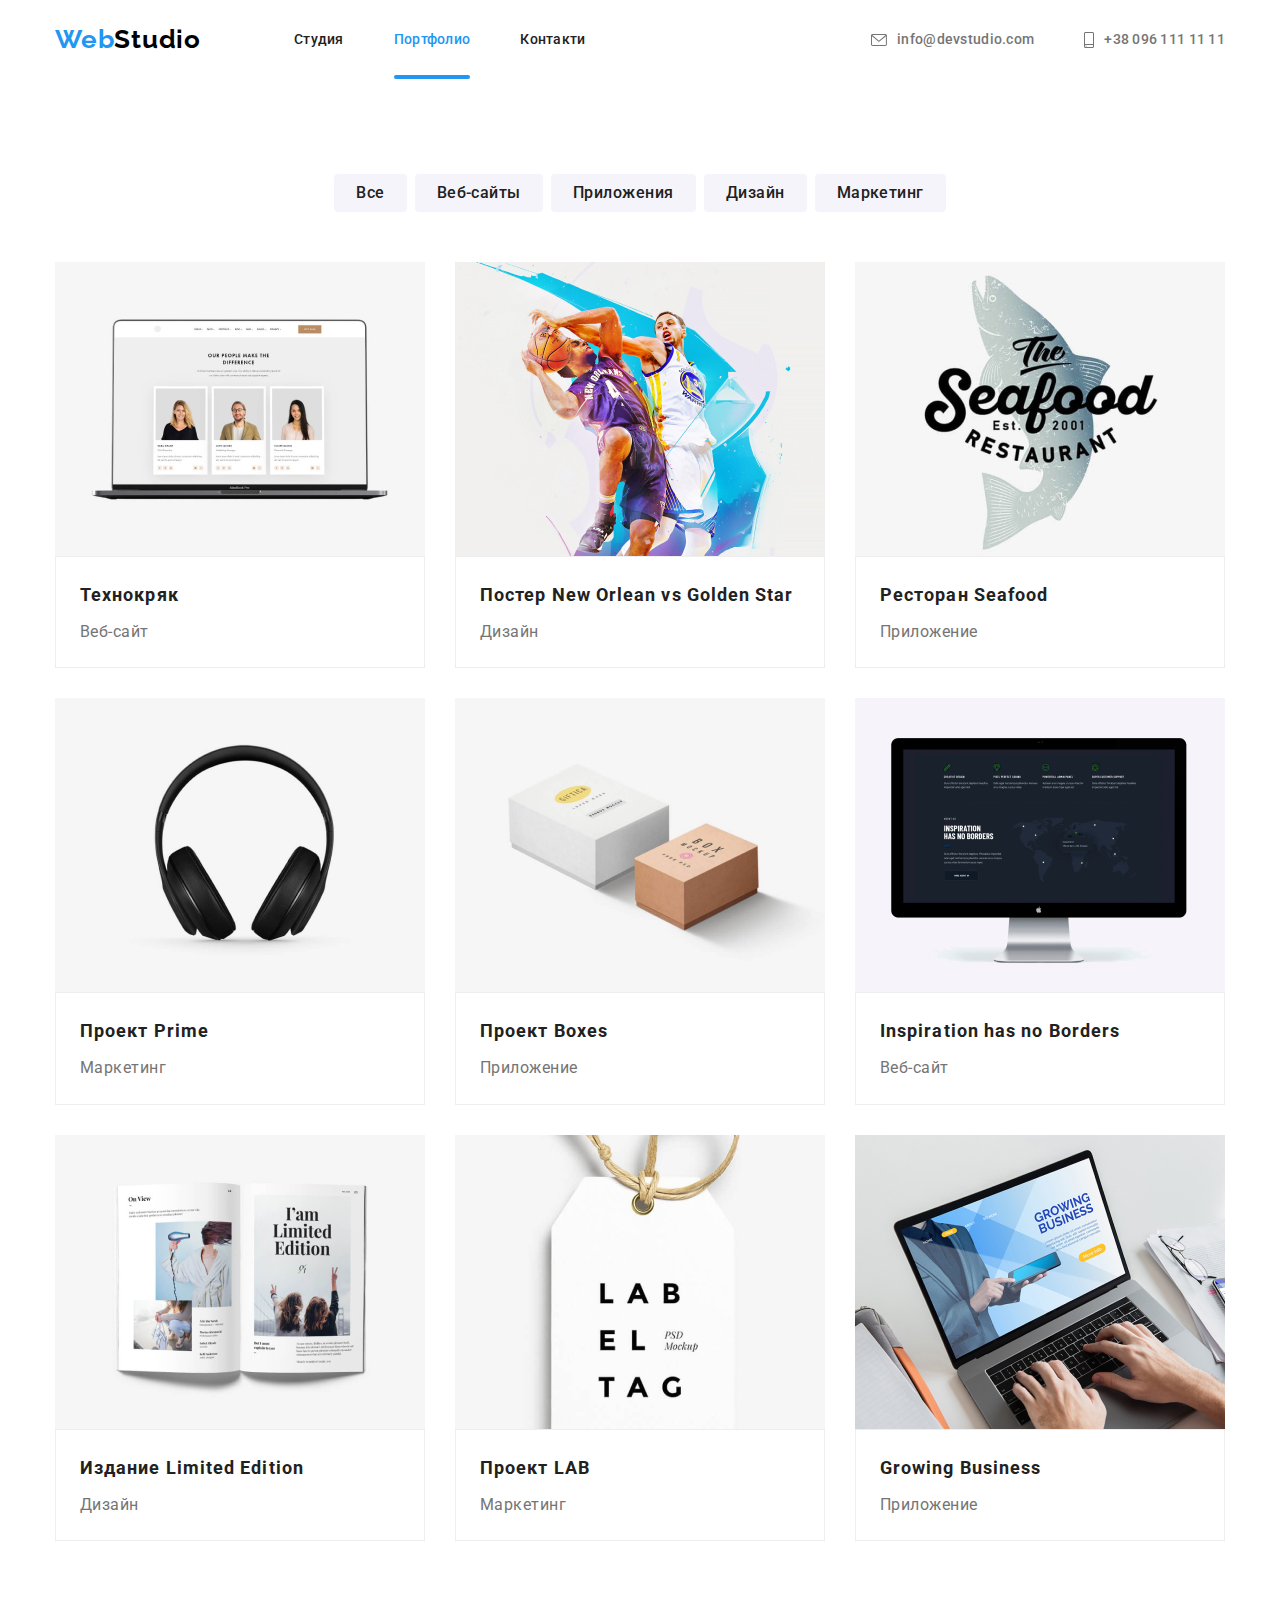
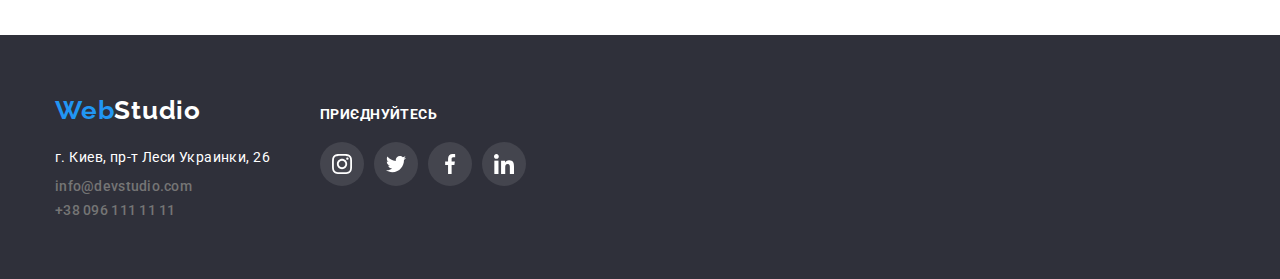
==== portfolio.html @ befa29b5 "add" ====
<!DOCTYPE html>
<html lang="ru">

<head>
    <meta charset="UTF-8">
    <meta http-equiv="X-UA-Compatible" content="IE=edge">
    <meta name="viewport" content="width=device-width, initial-scale=1.0">
    <title>WebStudio</title>
    <link rel="stylesheet" href="https://cdn.jsdelivr.net/npm/modern-normalize@1.1.0/modern-normalize.min.css">
    <link rel="preconnect" href="https://fonts.googleapis.com">
    <link rel="preconnect" href="https://fonts.gstatic.com" crossorigin>
    <link
        href="https://fonts.googleapis.com/css2?family=Raleway:wght@700&family=Roboto:wght@400;500;700;900&display=swap"
        rel="stylesheet">
    <link rel="stylesheet" href="./styles/styles.css">
</head>

<body>


    <!-- Header-->
    <header class="header">
        <div class="conteiner page-header">

            <nav class="page-nav ">
                <a lang="en" class="logo " href="./index.html">Web<span class="primary">Studio</span></a>
                <ul class="site-nav list">
                    <li><a class="nav-list" href="./index.html">Студия</a></li>
                    <li><a class="nav-list portfolio" href="./portfolio.html">Портфолио</a></li>
                    <li><a class="nav-list" href="">Контакти</a></li>
                </ul>
            </nav>

            <ul class="list address">
                <li><a class="address-list" href=" mailto:info@devstudio.com">
                        <svg class="mail-icon">
                            <use href="./images/sprite.svg#maill"></use>
                        </svg> info@devstudio.com</a></li>
                <li><a class="address-list" href="tel:+380961111111">
                        <svg class="phone-icon">
                            <use href="./images/sprite.svg#smartphone"></use>
                        </svg> +38 096 111 11 11</a></li>
            </ul>

        </div>
    </header>
    <main class="page-portfolio">

        <!-- section-examples -->

        <section class="section">
            <h1 class="section-titel visually-hidden">Наши роботы</h1>

            <div class="conteiner page-button">
                <div class="box">
                    <ul class="list button-list">
                        <li><button class="button secondary">Все</button></li>
                        <li><button class="button secondary">Веб-сайты</button></li>
                        <li><button class="button secondary">Приложения</button></li>
                        <li><button class="button secondary">Дизайн</button></li>
                        <li><button class="button secondary">Маркетинг</button></li>
                    </ul>
                </div>

                <!-- menu item-->
                <div class="box">
                    <ul class="list portfolio-example">

                        <li class="exampl-item">
                            <a href="#" class="exampl-link">
                                <div class="exampl-wraper-img">
                                    <img class="exampl-img" width="370" height="294"
                                        src="./images/portfolio/tehnokrak.jpg" alt="poster">
                                    <p class="overlay">
                                        Ресурс пропонує комплексні пропозиції з різним рівнем функціоналу та сервісів.
                                        Все
                                        це дозволить відвідувачу отримати вичерпні відомості про компанію чи приватну
                                        особу.
                                    </p>
                                </div>
                                <div class="card-portfolio">
                                    <h2 class="examples-titel">Технокряк</h2>
                                    <p class="text">Веб-сайт</p>
                                </div>
                            </a>
                        </li>

                        <li class="exampl-item">
                            <a href="#" class="exampl-link">
                                <div class="exampl-wraper-img">
                                    <img width="370" height="294"
                                        src="./images/portfolio/poster_new_orlean_vs_golden_star.jpg" alt="poster">
                                    <p class="overlay">
                                        Ресурс пропонує комплексні пропозиції з різним рівнем функціоналу та сервісів.
                                        Все
                                        це дозволить відвідувачу отримати вичерпні відомості про компанію чи приватну
                                        особу.
                                    </p>
                                </div>
                                <div class="card-portfolio">
                                    <h2 class="examples-titel">Постер <span lang="en">New Orlean vs Golden Star</span>
                                    </h2>
                                    <p class="text">Дизайн</p>
                                </div>
                            </a>
                        </li>

                        <li class="exampl-item">
                            <a href="#" class="exampl-link">
                                <div class="exampl-wraper-img">
                                    <img width="370" height="294" src="./images/portfolio/restoran_seafood.jpg"
                                        alt="poster">
                                    <p class="overlay">
                                        Ресурс пропонує комплексні пропозиції з різним рівнем функціоналу та сервісів.
                                        Все
                                        це дозволить відвідувачу отримати вичерпні відомості про компанію чи приватну
                                        особу.
                                    </p>
                                </div>
                                <div class="card-portfolio">
                                    <h2 class="examples-titel">Ресторан Seafood</h2>
                                    <p class="text">Приложение</p>
                                </div>
                            </a>
                        </li>

                        <li class="exampl-item">
                            <a href="#" class="exampl-link">
                                <div class="exampl-wraper-img">
                                    <img width="370" height="294" src="./images/portfolio/proekt_prime.jpg"
                                        alt="poster">
                                    <p class="overlay">
                                        Ресурс пропонує комплексні пропозиції з різним рівнем функціоналу та сервісів.
                                        Все
                                        це дозволить відвідувачу отримати вичерпні відомості про компанію чи приватну
                                        особу.
                                    </p>
                                </div>
                                <div class="card-portfolio">
                                    <h2 class="examples-titel">Проект Prime</h2>
                                    <p class="text">Маркетинг</p>
                                </div>
                            </a>
                        </li>

                        <li class="exampl-item">
                            <a href="#" class="exampl-link">
                                <div class="exampl-wraper-img">
                                    <img width="370" height="294" src="./images/portfolio/proekt_boxes.jpg"
                                        alt="poster">
                                    <p class="overlay">
                                        Ресурс пропонує комплексні пропозиції з різним рівнем функціоналу та сервісів.
                                        Все
                                        це дозволить відвідувачу отримати вичерпні відомості про компанію чи приватну
                                        особу.
                                    </p>
                                </div>
                                <div class="card-portfolio">
                                    <h2 class="examples-titel">Проект <span lang="en">Boxes</span></h2>
                                    <p class="text">Приложение</p>
                                </div>
                            </a>
                        </li>

                        <li class="exampl-item">
                            <a href="#" class="exampl-link">
                                <div class="exampl-wraper-img">
                                    <img width="370" height="294"
                                        src="./images/portfolio/inspiration_has_no_borders.jpg" alt="poster">
                                    <p class="overlay">
                                        Ресурс пропонує комплексні пропозиції з різним рівнем функціоналу та сервісів.
                                        Все
                                        це дозволить відвідувачу отримати вичерпні відомості про компанію чи приватну
                                        особу.
                                    </p>
                                </div>
                                <div class="card-portfolio">
                                    <h2 class="examples-titel" lang="en">Inspiration has no Borders</h2>
                                    <p class="text">Веб-сайт</p>
                                </div>
                            </a>
                        </li>

                        <li class="exampl-item">
                            <a href="#" class="exampl-link">
                                <div class="exampl-wraper-img">
                                    <img width="370" height="294" src="./images/portfolio/ithdanie_limited_edition.jpg"
                                        alt="poster">
                                    <p class="overlay">
                                        Ресурс пропонує комплексні пропозиції з різним рівнем функціоналу та сервісів.
                                        Все
                                        це дозволить відвідувачу отримати вичерпні відомості про компанію чи приватну
                                        особу.
                                    </p>
                                </div>
                                <div class="card-portfolio">
                                    <h2 class="examples-titel">Издание <span lang="en">Limited Edition</span></h2>
                                    <p class="text">Дизайн</p>
                                </div>
                            </a>
                        </li>

                        <li class="exampl-item">
                            <a href="#" class="exampl-link">
                                <div class="exampl-wraper-img">
                                    <img width="370" height="294" src="./images/portfolio/proekt_lab.jpg" alt="poster">
                                    <p class="overlay">
                                        Ресурс пропонує комплексні пропозиції з різним рівнем функціоналу та сервісів.
                                        Все
                                        це дозволить відвідувачу отримати вичерпні відомості про компанію чи приватну
                                        особу.
                                    </p>
                                </div>
                                <div class="card-portfolio">
                                    <h2 class="examples-titel">Проект <span lang="en">LAB</span></h2>
                                    <p class="text">Маркетинг</p>
                                </div>
                            </a>
                        </li>

                        <li class="exampl-item">
                            <a href="#" class="exampl-link">
                                <div class="exampl-wraper-img">
                                    <img width="370" height="294" src="./images/portfolio/growing_business.jpg"
                                        alt="poster">
                                    <p class="overlay">
                                        Ресурс пропонує комплексні пропозиції з різним рівнем функціоналу та сервісів.
                                        Все
                                        це дозволить відвідувачу отримати вичерпні відомості про компанію чи приватну
                                        особу.
                                    </p>
                                </div>
                                <div class="card-portfolio">
                                    <h2 class="examples-titel" lang="en">Growing Business</h2>
                                    <p class="text">Приложение</p>
                                </div>
                            </a>
                        </li>

                    </ul>
                </div>

            </div>

        </section>
    </main>

    <!--  footer  -->
    <footer class="footer">
        <div class="conteiner footer-page">
            <div>
                <a lang="en" class="logo footer-logo" href="./index.html">Web<span class="secondary">Studio</span></a>
                <address class="address">
                    <ul class="list footer-list">
                        <li><a class="location-list" href="https://goo.gl/maps/FCM4GeWNBaiLMRfr8" target="_blank"
                                rel="nofollow">
                                г. Киев, пр-т Леси Украинки, 26</a></li>
                        <li><a class="address-list" href="mailto:info@devstudio.com">info@devstudio.com</a></li>
                        <li><a class="address-list" href="tel:+38096111111">+38 096 111 11 11</a></li>
                    </ul>
                </address>
            </div>
            <div class="footer-social-page">
                <h2 class="footer-titel">приєднуйтесь</h2>
                <ul class="list social-list">
                    <li class="social-item">
                        <a href="https://www.instagram.com/" class="social-link">
                            <svg width="20px" higth="20px" class="social-icon">
                                <use href="./images/sprite.svg#instagram"></use>
                            </svg>
                        </a>
                    </li>
                    <li class="social-item">
                        <a href="https://twitter.com/" class="social-link">
                            <svg width="20px" higth="20px" class="social-icon">
                                <use href="./images/sprite.svg#twitter"></use>
                            </svg>
                        </a>
                    </li>
                    <li class="social-item">
                        <a href="https://www.facebook.com/" class="social-link">
                            <svg width="20px" higth="20px" class="social-icon">
                                <use href="./images/sprite.svg#facebook"></use>
                            </svg>
                        </a>
                    </li>
                    <li class="social-item">
                        <a href="https://ua.linkedin.com/" class="social-link">
                            <svg width="20px" higth="20px" class="social-icon">
                                <use href="./images/sprite.svg#linkedin "></use>
                            </svg>
                        </a>
                    </li>
                </ul>
            </div>
        </div>


    </footer>
</body>

</html>
---- styles/styles.css ----
*,
*::before,
*::after {
    box-sizing: border-box;
}

/* онуляє */
h1,
h2,
h3,
h4,
h5,
h6,
p {
    margin-top: 0;
    margin-bottom: 0;
}

ul,
ol {
    margin-top: 0;
    margin-bottom: 0;
    padding-left: 0;
}

img {
    display: block;
}

a {
    font-style: normal;
    text-decoration: none;
}

.list {
    list-style: none;
}

body {
    font-family: 'Roboto', sans-serif;
    background-color: var(--white-color);
    color: var(--secondary-text-color);
}






/* змінні */

:root {
    --primary-text-color: #212121;
    --secondary-text-color: #757575;
    --accent-text-color: rgba(255, 255, 255, 0.6);
    --accent: #2196F3;
    --primary-background-color: #E5E5E5;
    --secondary-background-color: #F5F4FA;
    --acent-background-color: #2F303A;
    --white-color: #FFFFFF;
    --secondary-white: rgba(255, 255, 255, 0.6);
    --black-color: #000000;
    --portfolio: #F5F5F5;
    --border-hero: #ECECEC;
    --card-portfolio: #EEEEEE;
    --clients-card-border: #AFB1B8;
}




/* хедер */

.logo {
    font-family: 'Raleway', sans-serif;
    font-weight: 700;
    font-size: 26px;
    line-height: 1.2;
    letter-spacing: 0.03em;
    color: var(--accent);
}

.logo .primary {
    color: var(--black-color);
}

.logo .secondary {
    color: var(--white-color);
}

.nav-list {
    font-weight: 500;
    font-size: 14px;
    line-height: 1.1;
    letter-spacing: 0.02em;
    color: var(--primary-text-color);

    position: relative;
    
    transition: color 250ms cubic-bezier(0.4, 0, 0.2, 1);
}

.site-nav .nav-list.index {
    color: var(--accent);
}

.site-nav .nav-list.portfolio {
    color: var(--accent);
}

.nav-list:hover,
.nav-list:focus {
    color: var(--accent);
}

.address-list:hover,
.address-list:focus {
    color: var(--accent);
}

.address-list {
    display: flex;
    align-items: center;
    font-weight: 500;
    font-size: 14px;
    line-height: 1.1;
    letter-spacing: 0.02em;
    color: var(--secondary-text-color);

    transition: color 250ms cubic-bezier(0.4, 0, 0.2, 1);
}

.footer-list li:not(:last-child) {
    margin-bottom: 9px;
}




/* герой */

.hero {
    text-align: center;
    border-top: 1px solid var(--border-hero);
    background-color: var(--acent-background-color);
}

.hero-titel {
    font-size: 44px;
    line-height: 1.4;
    letter-spacing: 0.06em;
    text-transform: uppercase;
    color: var(--white-color);
    width: 969px;
    margin-bottom: 30px;
    margin-left: auto;
    margin-right: auto;
    width: 696px;
}

.button {
    cursor: pointer;
    border-radius: 4px;
}

.button.primary {
    font-weight: 700;
    line-height: 1.9;
    letter-spacing: 0.06em;
    color: var(--white-color);
    background: var(--accent);
    border-color: var(--accent);
    padding: 10px 32px;
}

.button.secondary {
    font-weight: 500;
    line-height: 1.6;
    letter-spacing: 0.03em;
    color: var(--primary-text-color);
    background: var(--secondary-background-color);
    border: var(--secondary-background-color);
    padding: 6px 22px;
    transition-property: color, background-color, box-shadow;
    transition-duration: 250ms;
    transition-timing-function: cubic-bezier(0.4, 0, 0.2, 1);
}

.button.secondary:hover,
.button.secondary:focus {
    color: var(--white-color);
    background-color: var(--accent);
    box-shadow: 0px 3px 1px rgba(0, 0, 0, 0.1), 0px 1px 2px rgba(0, 0, 0, 0.08), 0px 2px 2px rgba(0, 0, 0, 0.12);
}





/* секції */

.section-titel {
    font-size: 36px;
    line-height: 1.1;
    text-align: center;
    letter-spacing: 0.03em;
    color: var(--primary-text-color);
}

.list .benefits-titel {
    font-size: 14px;
    line-height: 1.1;
    letter-spacing: 0.03em;
    text-transform: uppercase;
    color: var(--primary-text-color);
    margin-bottom: 10px;
}

.benefits p {
    font-size: 14px;
    line-height: 1.7;
    letter-spacing: 0.03em;
}




/* команда */

.team {
    background-color: var(--secondary-background-color);
    font-size: 16px;
    line-height: 1.2;
    letter-spacing: 0.03em;

}

.team-titel {
    font-weight: 500;
    color: var(--primary-text-color);
}




/* футер */

footer {
    padding-top: 60px;
    padding-bottom: 60px;
    background: var(--acent-background-color);
}

.logo.secondary {
    color: var(--white-color);
}

.location-list {
    font-size: 14px;
    line-height: 1.7;
    letter-spacing: 0.03em;
    color: var(--white-color);
}

.examples-titel {
    font-size: 18px;
    line-height: 2;
    letter-spacing: 0.06em;
    color: var(--primary-text-color);
}


.text {
    font-size: 16px;
    line-height: 1.9;
    letter-spacing: 0.03em;
    color: var(--secondary-text-color);
}

.footer-titel {
    font-size: 14px;
    line-height: 1.1;
    letter-spacing: 0.03em;
    text-transform: uppercase;
    color: #FFFFFF;
}


.footer-page {
    display: flex;
    align-items: baseline;
}

.footer-page .social-link {
    margin-top:
        0px;
    background-color: rgba(255, 255, 255, 0.1);
    ;
}

.footer-page .social-list {
    margin-top: 20px;
}

/* позиціонування */


.conteiner {
    width: 1200px;
    padding-left: 15px;
    padding-right: 15px;
    margin-left: auto;
    margin-right: auto;
    /* outline: 2px solid tomato; */
}

.page-header {
    display: flex;
    align-items: center;
    justify-content: space-between;
}

.page-nav {
    display: flex;
    align-items: center;
}

.address {
    display: flex;
    align-items: center;
}

.site-nav {
    display: flex;
    align-items: center;
}

.logo {
    margin-right: 93px;
}

.site-nav li:not(:last-child) {
    margin-right: 50px;
}

.address li:not(:last-child) {
    margin-right: 50px;
}

.header {
    padding-top: 24px;
    padding-bottom: 25px;
}

.section {
    padding-top: 94px;
    padding-bottom: 94px;
}


.hero {
    padding: 200px 0;
    max-width: 1600px;
    margin-left: auto;
    margin-right: auto;
    background-image: linear-gradient(to right,
            rgba(47, 48, 58, 0.4),
            rgba(47, 48, 58, 0.4)),
        url(../images/hero-Img.jpg);
    background-size: cover;
    background-repeat: no-repeat;
    background-position: center;
}

.visually-hidden {
    position: absolute;
    width: 1px;
    height: 1px;
    margin: -1px;
    border: 0;
    padding: 0;

    white-space: nowrap;
    clip-path: inset(100%);
    clip: rect(0 0 0 0);
    overflow: hidden;
}

.benefits-list {
    display: flex;
    align-items: center;
}

.benefits li {
    width: 270px;
}

.services {
    padding-top: 0%;
}

.services li,
.benefits li:not(:last-child) {
    margin-right: 30px;
}

.services-list {
    display: flex;
    align-items: center;
}

.services-list:not(:last-child) {
    margin-right: 30px;
}

.section-titel {
    margin-bottom: 50px;
}


.team-list {
    display: flex;
    align-items: center;
}

.team-item:not(:last-child) {
    margin-right: 30px;
}

.team-item {
    text-align: center;
    background-color: var(--white-color);
    border-radius: 0px 0px 4px 4px;
    ;
    box-shadow: 0px 1px 3px rgba(0, 0, 0, 0.12), 0px 1px 1px rgba(0, 0, 0, 0.14), 0px 2px 1px rgba(0, 0, 0, 0.2);
}

.card-team {
    padding-top: 30px;
    padding-bottom: 30px;
}

.card-team p {
    margin-top: 10px;
}


.footer .address {
    margin-top: 20px;
}

.header.address:not(:last-child) {
    margin-bottom: 9px;
}

.button-list {
    display: flex;
}

.box {
    display: flex;
    justify-content: center;
}

.portfolio-example {
    display: flex;
    margin-top: 50px;
    flex-wrap: wrap;
}

.button-list li:not(:last-child) {
    margin-right: 8px;
}

.portfolio-example {
    justify-content: space-between;
}

.card-portfolio {
    padding: 20px 24px;
    background: var(--white-color);
    border: 1px solid var(--card-portfolio);
}

.exampl-item:nth-child(-n + 6) {
    margin-bottom: 30px;
}

.examples-titel {
    margin-bottom: 4px;
}



/* ============= icons ============= */


.phone-icon {
    fill: currentColor;

    width: 10px;
    height: 16px;
    margin-right: 10px;
    transition: color 250ms cubic-bezier(0.4, 0, 0.2, 1);
}

.mail-icon {
    fill: currentColor;

    width: 16px;
    height: 12px;
    margin-right: 10px;

    transition: color 250ms cubic-bezier(0.4, 0, 0.2, 1);
}




/* ================== benefits =============== */

.benefits-item {
    display: flex;
    justify-content: center;
    align-items: center;

    width: 270px;
    height: 120px;

    background: #F5F4FA;
    border-radius: 4px;

    margin-bottom: 30px;
}

.benefits-icon {}

/* ================ social links ============= */

.social-list {
    display: flex;
    justify-content: center;
    gap: 10px;
    margin-top: 16px;
}

.social-link {
    display: flex;
    justify-content: center;
    align-items: center;

    width: 44px;
    height: 44px;
    border-radius: 50%;

    background-color: #FFFFFF;

    transition: background-color 250ms cubic-bezier(0.4, 0, 0.2, 1);
}

.social-link:hover,
.social-link:focus {
    background-color: var(--accent);
}

.social-icon {
    fill: #AFB1B8;
    width: 20px;
    height: 20px;
}

.footer .social-icon {
    fill: #FFFFFF;
}

.social-link:hover .social-icon,
.social-link:focus .social-icon {
    fill: #fff;
}


/* =================== clients ================ */

.clients-list {
    display: flex;
    justify-content: center;
    gap: 30px;
    margin-top: 16px;
}

.clients-link {
    display: flex;
    justify-content: center;
    align-items: center;

    width: 170px;
    height: 92px;

    border: 1px solid #AFB1B8;
    border-radius: 4px;

    background-color: #FFFFFF;

    transition: border 250ms cubic-bezier(0.4, 0, 0.2, 1);
}

.clients-link:hover,
.clients-link:focus {
    border: 1px solid #2196F3;
    border-radius: 4px;
}

.clients-icon {
    fill: #AFB1B8;
    transition: fill 250ms cubic-bezier(0.4, 0, 0.2, 1);
}


.clients-link:hover .clients-icon,
.clients-link:focus .clients-icon {
    fill: var(--accent);
}




/* ====================== hw5 ======================= */

.exampl-wraper-img {
    position: relative;
    overflow: hidden;
}

.overlay {
    position: absolute;

    width: 100%;
    height: 100%;
    padding: 63px 24px;

    left: 0;
    top: 0;

    overflow: auto;
    transform: translate(0, 100%);
    transition: transform 250ms cubic-bezier(0.4, 0, 0.2, 1);

    font-size: 18px;
    line-height: 1.5;
    letter-spacing: 0.03em;

    color: #FFFFFF;
    background-color: rgba(33, 150, 243, 0.9);

    
}

.exampl-link {
    display: block;
    transition: translate  250ms cubic-bezier(0.4, 0, 0.2, 1);
}

.exampl-link:hover .overlay,
.exampl-link:focus .overlay {
    transform: translate(0, 0);
}

.exampl-item {
    transition: color 250ms cubic-bezier(0.4, 0, 0.2, 1);
}

.exampl-item:hover {
    box-shadow: 0px 3px 1px rgba(0, 0, 0, 0.1), 0px 1px 2px rgba(0, 0, 0, 0.08), 0px 2px 2px rgba(0, 0, 0, 0.12);
    border-radius: 4px;
}

/* =================== modal ====================== */


.bacckdrop {
    position: fixed;
    z-index: 100;

    top: 0;
    left: 0;

    width: 100%;
    height: 100%;
    background-color: rgba(0, 0, 0, 0.2);
    transition: ;
}

.modal {
    position: absolute;
    top: 50%;
    left: 50%;
    transform: translate(-50%, -50%);

    width: 528px;
    height: 581px;

    background-color: #FFFFFF;
}

.close-modal {
    cursor: pointer;

    padding: 0;
    background-color: transparent;
    border: 1px solid rgba(0, 0, 0, 0.1);
    border-radius: 50%;

    width: 30px;
    height: 30px;

    position: absolute;

    right: 8px;
    top: 8px;
    border-radius: 50;

    display: flex;
    justify-content: center;
    align-items: center;
}

.index::after {
    content: "";
    display: flex;
    justify-content: center;
    align-items: center;

    position: absolute;
    top: 44px;

    width: 100%;
    height: 4px;

    background-color: var(--accent);
    border-radius: 2px;
}

.portfolio::after {
    content: "";
    display: flex;
    justify-content: center;
    align-items: center;

    position: absolute;
    top: 44px;

    width: 100%;
    height: 4px;

    background-color: var(--accent);
    border-radius: 2px;
}

.bacckdrop.is-hidden {
    opacity: 0;
    visibility: hidden;
    pointer-events: none;
}


/*  
додати ховер фокус на полоску,
анімація кнопок
 */
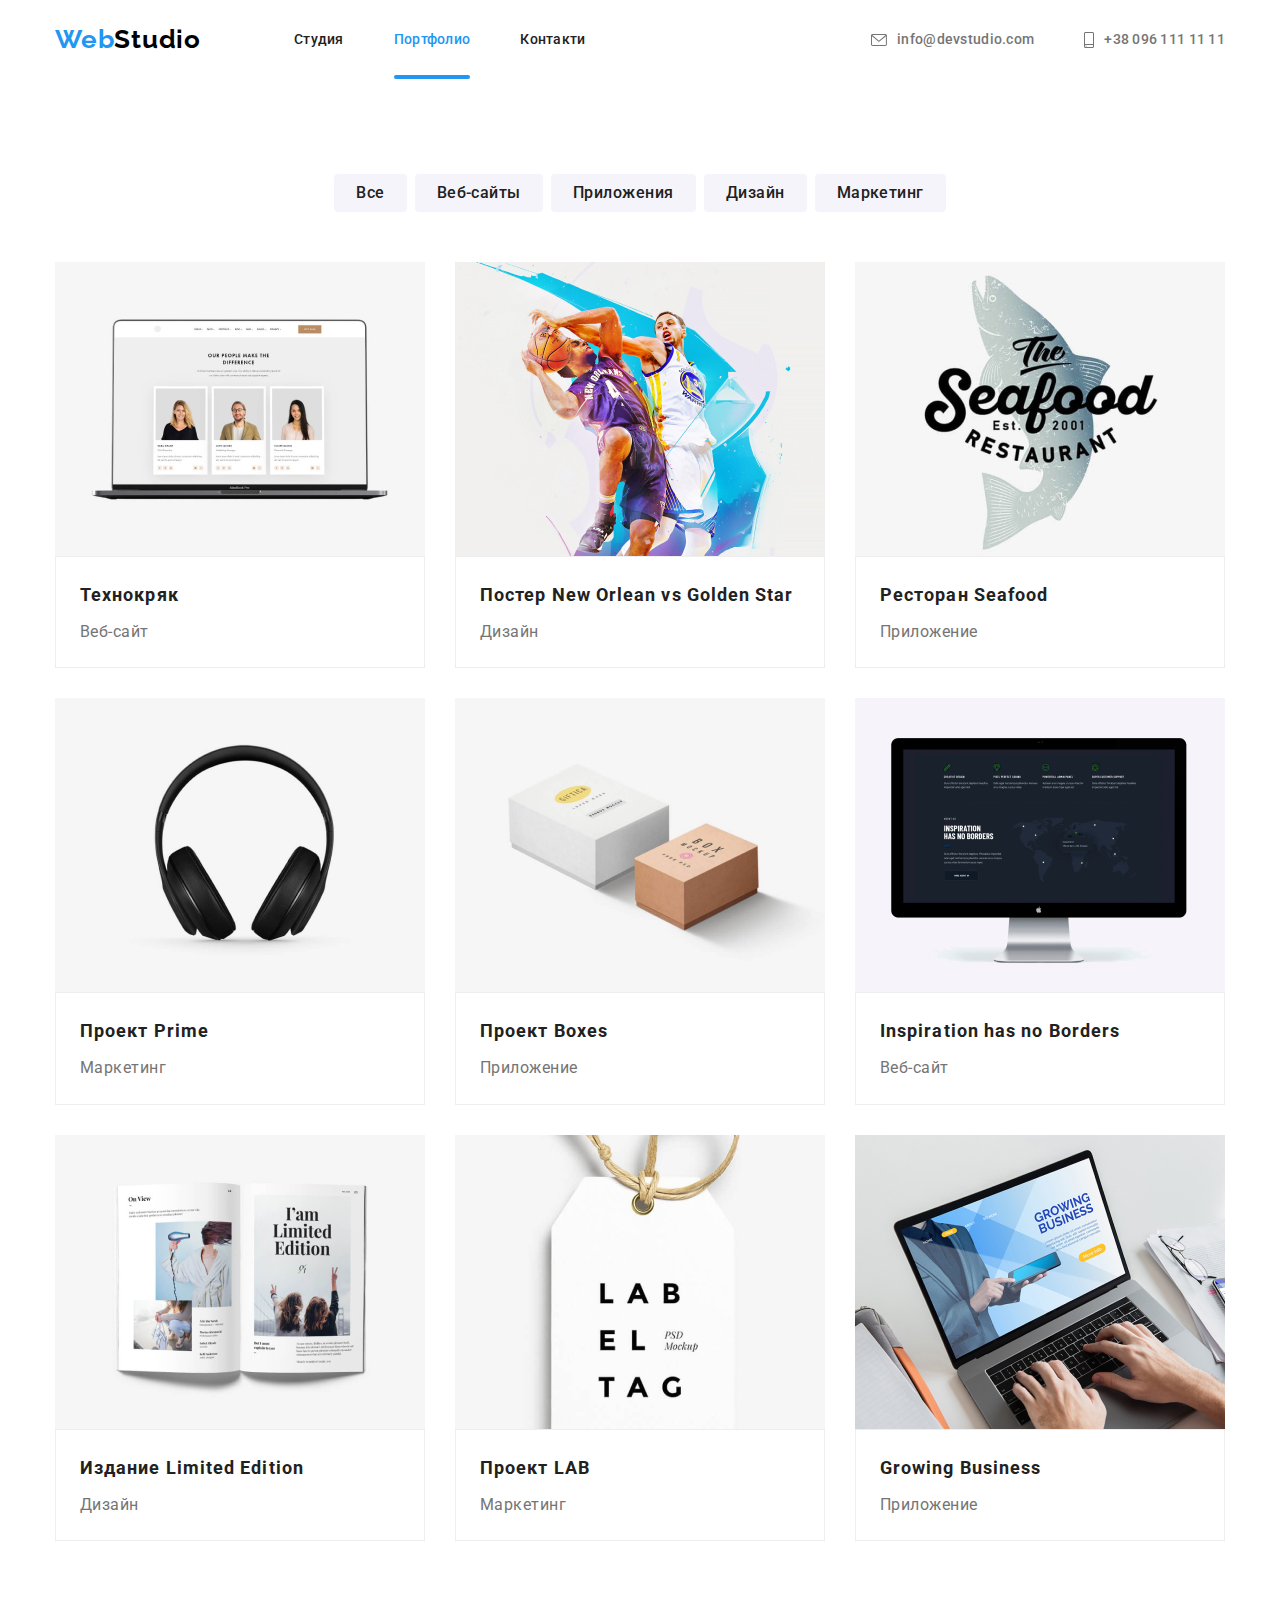
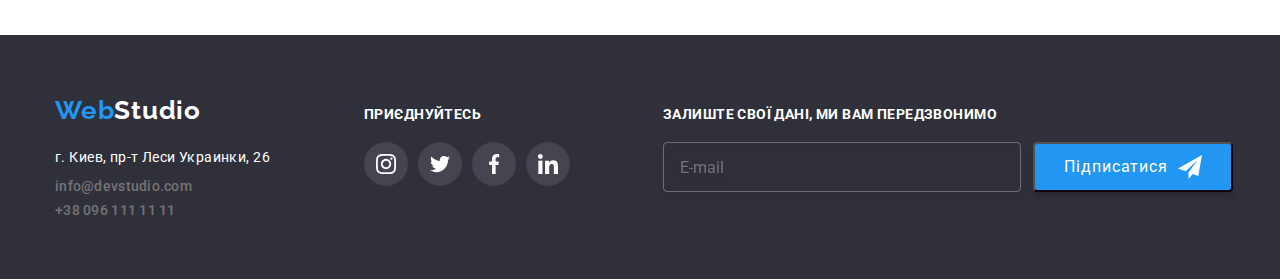
==== commit 43ab7616: "add" ====
--- a/portfolio.html
+++ b/portfolio.html
@@ -293,6 +293,19 @@
                     </li>
                 </ul>
             </div>
+            <div class="footer-form-wrapper">
+                <h2 class="footer-form-titel">Залиште свої дані, ми вам передзвонимо</h2>
+                <form class="footer-form">
+                    <label class="footer-form-field">
+                        <input type="text" placeholder="E-mail" name="user_name" class="footer-form-input" required>
+                    </label>
+                    <button class="footer-form-field-button">Підписатися
+                        <svg width="24px" higth="24px" class="form-button-icon">
+                            <use href="./images/sprite.svg#icon_send"></use>
+                        </svg>
+                    </button>
+                </form>
+            </div>
         </div>
 
 
--- a/styles/styles.css
+++ b/styles/styles.css
@@ -96,7 +96,7 @@
     color: var(--primary-text-color);
 
     position: relative;
-    
+
     transition: color 250ms cubic-bezier(0.4, 0, 0.2, 1);
 }
 
@@ -292,10 +292,8 @@
 }
 
 .footer-page .social-link {
-    margin-top:
-        0px;
+    margin-top: 0px;
     background-color: rgba(255, 255, 255, 0.1);
-    ;
 }
 
 .footer-page .social-list {
@@ -343,9 +341,6 @@
     margin-right: 50px;
 }
 
-.address li:not(:last-child) {
-    margin-right: 50px;
-}
 
 .header {
     padding-top: 24px;
@@ -501,7 +496,7 @@
     width: 10px;
     height: 16px;
     margin-right: 10px;
-    transition: color 250ms cubic-bezier(0.4, 0, 0.2, 1);
+    transition: fill 250ms cubic-bezier(0.4, 0, 0.2, 1);
 }
 
 .mail-icon {
@@ -511,7 +506,7 @@
     height: 12px;
     margin-right: 10px;
 
-    transition: color 250ms cubic-bezier(0.4, 0, 0.2, 1);
+    transition: fill 250ms cubic-bezier(0.4, 0, 0.2, 1);
 }
 
 
@@ -567,6 +562,7 @@
     fill: #AFB1B8;
     width: 20px;
     height: 20px;
+    transition: fill 250ms cubic-bezier(0.4, 0, 0.2, 1);
 }
 
 .footer .social-icon {
@@ -626,12 +622,63 @@
 
 /* ====================== hw5 ======================= */
 
+
+.services-item-wraper {
+    position: relative;
+    overflow: hidden;
+}
+
+.services-item-wraper p {}
+
+.services-item-wraper .overlay {
+    position: absolute;
+
+    width: 100%;
+    height: 70px;
+    padding: 27px 0;
+
+    left: 0;
+    bottom: 0;
+
+    overflow: auto;
+
+    background-color: rgba(47, 48, 58, 0.8);
+    ;
+
+    font-weight: 700;
+    font-size: 14px;
+    line-height: 1.1;
+    letter-spacing: 0.03em;
+
+    text-align: center;
+    text-transform: uppercase;
+    color: #FFFFFF;
+
+}
+
+
+
+.services-link {
+    display: block;
+    transition: box-shadow 250ms cubic-bezier(0.4, 0, 0.2, 1);
+}
+
+.services-link:hover .overlay,
+.services-link:focus .overlay {
+    transform: translate(0, 0);
+
+}
+
+
+
+
+
 .exampl-wraper-img {
     position: relative;
     overflow: hidden;
 }
 
-.overlay {
+.exampl-wraper-img .overlay {
     position: absolute;
 
     width: 100%;
@@ -651,28 +698,30 @@
 
     color: #FFFFFF;
     background-color: rgba(33, 150, 243, 0.9);
-
-    
-}
+}
+
 
 .exampl-link {
     display: block;
-    transition: translate  250ms cubic-bezier(0.4, 0, 0.2, 1);
+    transition: box-shadow 250ms cubic-bezier(0.4, 0, 0.2, 1);
+}
+
+
+.exampl-link:hover,
+.exampl-link:focus {
+    box-shadow: 0px 3px 1px rgb(0 0 0 / 10%), 0px 1px 2px rgb(0 0 0 / 8%), 0px 2px 2px rgb(0 0 0 / 12%);
 }
 
 .exampl-link:hover .overlay,
 .exampl-link:focus .overlay {
     transform: translate(0, 0);
-}
-
-.exampl-item {
-    transition: color 250ms cubic-bezier(0.4, 0, 0.2, 1);
-}
-
-.exampl-item:hover {
-    box-shadow: 0px 3px 1px rgba(0, 0, 0, 0.1), 0px 1px 2px rgba(0, 0, 0, 0.08), 0px 2px 2px rgba(0, 0, 0, 0.12);
-    border-radius: 4px;
-}
+
+}
+
+.footer-social-page {
+    margin-left: 70px;
+}
+
 
 /* =================== modal ====================== */
 
@@ -687,7 +736,14 @@
     width: 100%;
     height: 100%;
     background-color: rgba(0, 0, 0, 0.2);
-    transition: ;
+
+    opacity: 1;
+    transition: visibility 250ms cubic-bezier(0.4, 0, 0.2, 1), visibility 250ms cubic-bezier(0.4, 0, 0.2, 1);
+    ;
+}
+
+.address {
+    gap: 50px;
 }
 
 .modal {
@@ -696,6 +752,8 @@
     left: 50%;
     transform: translate(-50%, -50%);
 
+    padding: 40px;
+
     width: 528px;
     height: 581px;
 
@@ -722,6 +780,8 @@
     display: flex;
     justify-content: center;
     align-items: center;
+
+    transition: fil 250ms cubic-bezier(0.4, 0, 0.2, 1);
 }
 
 .index::after {
@@ -763,7 +823,227 @@
 }
 
 
-/*  
-додати ховер фокус на полоску,
-анімація кнопок
- */+.close-modal:hover,
+.close-modal:focus {
+    fill: var(--accent);
+}
+
+/* hw6 */
+
+.modal-form {
+    display: flex;
+    flex-direction: column;
+    gap: 10px;
+}
+
+
+.form-titel {
+
+    font-weight: 700;
+    font-size: 20px;
+    line-height: 23px;
+    text-align: center;
+    letter-spacing: 0.03em;
+
+    color: #212121;
+    margin-bottom: 12px;
+}
+
+.modal-form-input {
+    width: 100%;
+    height: 40px;
+
+    border: 1px solid rgba(33, 33, 33, 0.2);
+    border-radius: 4px;
+
+    padding-left: 42px;
+
+    transition: border-color 250ms cubic-bezier(0.4, 0, 0.2, 1);
+}
+
+.modalform-label-name {
+    display: block;
+
+    font-weight: 400;
+    font-size: 12px;
+    line-height: 1.1;
+    letter-spacing: 0.01em;
+    color: #757575;
+    margin-bottom: 4px;
+}
+
+.footer-form-wrapper {
+    margin-left: 93px;
+}
+
+.footer-form-titel {
+    font-weight: 700;
+    font-size: 14px;
+    line-height: 1.1;
+    letter-spacing: 0.03em;
+    text-transform: uppercase;
+
+    color: #FFFFFF;
+    margin-bottom: 20px;
+}
+
+.footer-form {
+    display: flex;
+    justify-content: center;
+    align-items: center;
+}
+
+.footer-form-input {
+    padding-left: 16px;
+
+    width: 358px;
+    height: 50px;
+
+    color: #FFFFFF;
+    background-color: transparent;
+    border: 1px solid rgba(255, 255, 255, 0.3);
+    filter: drop-shadow(0px 4px 4px rgba(0, 0, 0, 0.15));
+    border-radius: 4px;
+}
+
+
+.footer-form-field-button {
+    cursor: pointer;
+
+    display: flex;
+    justify-content: center;
+    align-items: center;
+
+    width: 200px;
+    height: 50px;
+
+    padding: 10px 0;
+
+    letter-spacing: 0.06em;
+    color: #FFFFFF;
+    background: #2196F3;
+    box-shadow: 0px 4px 4px rgba(0, 0, 0, 0.15);
+    border-radius: 4px;
+
+    margin-left: 12px;
+}
+
+.form-button-icon {
+    background-size: contain;
+    width: 24px;
+    height: 24px;
+    margin-left: 10px;
+}
+
+.modal-input-wrapper {
+    position: relative;
+}
+
+.modal-form-massge {
+    width: 100%;
+    height: 120px;
+
+    border: 1px solid rgba(33, 33, 33, 0.2);
+    border-radius: 4px;
+
+    padding: 12px 16px;
+
+    outline: none;
+    resize: none;
+
+
+    transition: border-color 250ms cubic-bezier(0.4, 0, 0.2, 1);
+}
+
+.modal-form-massge::placeholder {
+    font-weight: 400;
+    font-size: 12px;
+    line-height: 1.1;
+    letter-spacing: 0.01em;
+
+    color: rgba(117, 117, 117, 0.5);
+}
+
+.modal-form-massge:focus {
+    border-color: var(--accent);
+}
+
+
+.modal-label-icon {
+    position: absolute;
+
+    transition: fil 250ms cubic-bezier(0.4, 0, 0.2, 1);
+
+    top: 50%;
+    left: 12px;
+    transform: translate(0, -50%);
+    display: block;
+    width: 18px;
+    height: 18px;
+}
+
+.modal-form-input:focus {
+    border-color: var(--accent);
+    outline: none;
+}
+
+.modal-form-input:focus+.modal-label-icon {
+    fill: var(--accent);
+}
+
+
+
+
+
+.modal-chek-desk::before {
+    display: block;
+
+    width: 16px;
+    height: 15px;
+
+    border: 1px solid #212121;
+    border-radius: 2px;
+
+    content: "";
+
+    cursor: pointer;
+
+    margin-right: 7px;
+}
+
+.modal-chek:checked+.modal-chek-desk::before {
+    padding: 4px 2px 3px 3px;
+    background: var(--accent);
+    background-image: url(../images/check.svg);
+    background-size: contain;
+    background-repeat: no-repeat;
+    background-position: center;
+}
+
+.modal-chek:focus+.modal-chek-desk::before {
+    outline: 2px solid var(--accent);
+}
+
+.modal-chek-desk {
+    margin-bottom: 30px;
+
+    display: flex;
+    align-items: center;
+
+    font-weight: 400;
+    font-size: 14px;
+    line-height: 1.7;
+
+    letter-spacing: 0.03em;
+
+    color: #757575;
+}
+
+
+.modal-chek-desk a {
+    text-decoration: underline;
+}
+
+.police-link {
+    color: var(--accent);
+}
